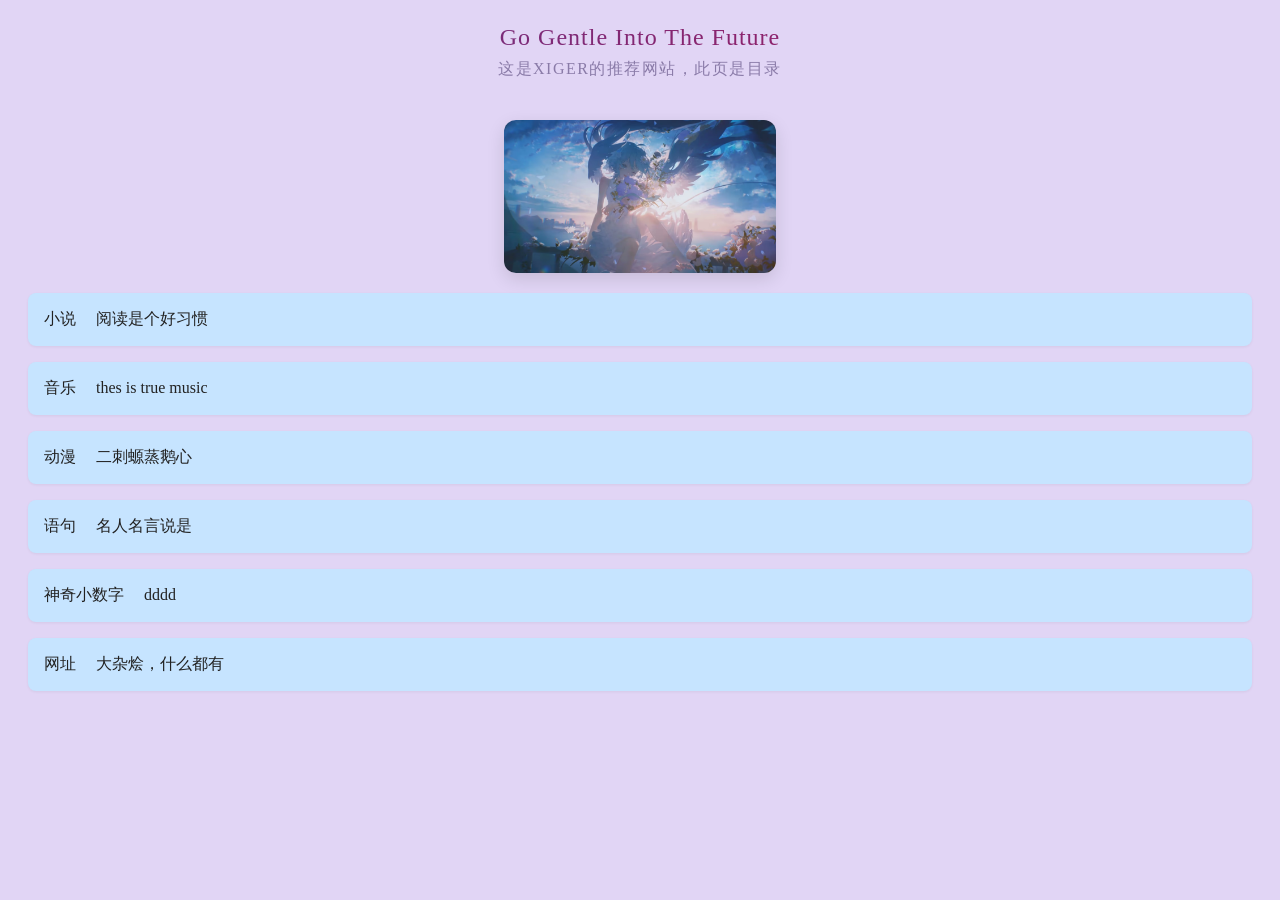
==== index.html @ 827a45f4 "初始化：推荐网站目录页 + 样式 + 首图" ====
<!DOCTYPE html>
<html lang="zh-CN">
    <head>
        <header class="text-1">
            <h1 class="site-title">Go Gentle Into The Future</h1>
            <p class="site-sub">这是XIGER的推荐网站，此页是目录</p>
        </header>
        <meta charset="UTF-8">
        <meta name="viewport"
        content="width=device-width,
        initial-scale=1.0,
        user-scalable=no">
        <meta http-equiv="X-UA_Compatible" content="IE=edge">
        <link rel="stylesheet" href="CSS.CSS">
    </head>
    <body>
        <div class="bigtu">
        <img src="tu/bigtu.avif" class="big-tu">
        </div>
        <nav class="menu1">
            <a class="menu-item" href="two/xiaoshuo.html">小说&nbsp;&nbsp;&nbsp;&nbsp;&nbsp;阅读是个好习惯</a></div>
            <a class="menu-item" href="two/yinyue.html">音乐&nbsp;&nbsp;&nbsp;&nbsp;&nbsp;thes is true music</a></div>
            <a class="menu-item" href="two/dongman.html">动漫&nbsp;&nbsp;&nbsp;&nbsp;&nbsp;二刺螈蒸鹅心</a></div>
            <a class="menu-item" href="two/yuju.html">语句&nbsp;&nbsp;&nbsp;&nbsp;&nbsp;名人名言说是</a></div>
            <a class="menu-item" href="two/yuju.html">神奇小数字&nbsp;&nbsp;&nbsp;&nbsp;&nbsp;dddd</a></div>
            <a class="menu-item" href="two/wangzhi.html">网址&nbsp;&nbsp;&nbsp;&nbsp;&nbsp;大杂烩，什么都有</a></div>
        </nav>
    </body>
</html>
---- CSS.CSS ----
body{
    background-color: #e1d5f5;
}
.bigtu{
    display: flex;
    justify-content: center;
    align-items: flex-start;
    margin-top: 40px;
}
.big-tu{
    width: 272px;
    max-width: 100%;
    height: auto;
    aspect-ratio: 272/153;

    border-radius: 12px;
    box-shadow: 0 6px 18px rgba(0, 0, 0, .12);
}
.menu1{
    display: flex;
    flex-direction: column;
    gap: 16px;
    margin-top: 20px;
    padding: 0 20px;
}
.menu-item{
    display: block;
    padding: 16px;
    border-radius: 8px;
    background-color: #c6e4ff;

    color: #222;
    font-size: 16px;
    text-decoration: none;

    transition: transform 0.2s ease, box-shadow 0.2s ease;

    box-shadow: 0 1px 3px rgba(0, 0, 0, .06);

}
.menu-item:hover{
    transform: translateY(-4px);
    box-shadow: 0 8px 20px rgba(0, 0, 0, .12);
}
.text-1{
    margin-top: 24px;
    margin-bottom: 24px;
    text-align: center;

}
.site-title{
    margin: 0;
    font-family: Georgia, 'Times New Roman', serif;
    font-size: 24px;
    font-weight: 500;
    letter-spacing: 1px;


    background: linear-gradient(90deg, #5b3a8e, #ad1457);
    -webkit-background-clip: text;
            background-clip: text;
    color: transparent;
}
.site-sub{
    margin: 8px 0 0;
    font-family: "STKaiti","KaiTi","楷体",serif;
    font-size: 16px;
    letter-spacing: 1.5px;
    color: #8a7ba8;
}
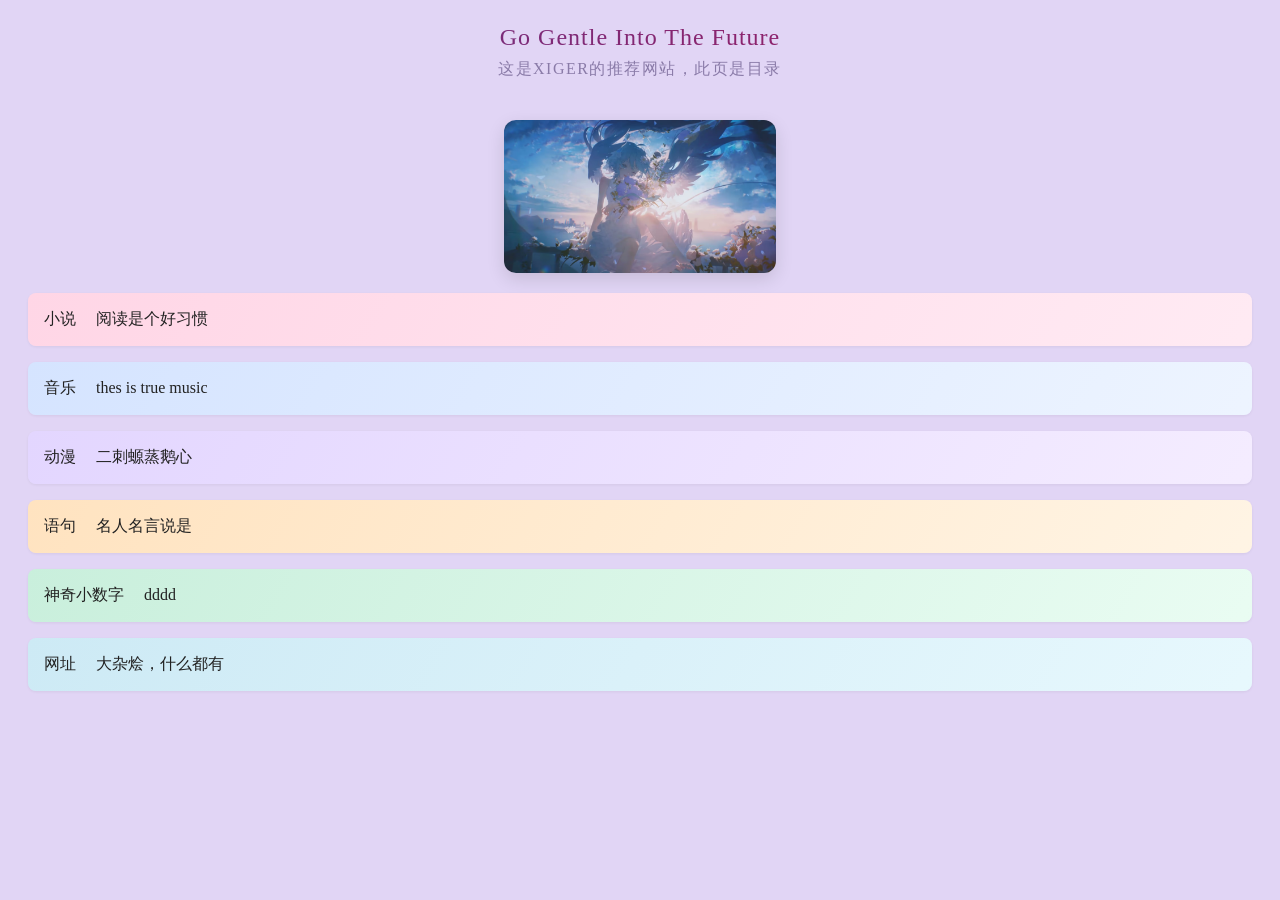
==== commit 8087a7de: "菜单卡片改用渐变背景，六张各一种配色，悬停时渐变流动" ====
--- a/index.html
+++ b/index.html
@@ -1,29 +1,29 @@
 <!DOCTYPE html>
 <html lang="zh-CN">
-    <head>
-        <header class="text-1">
-            <h1 class="site-title">Go Gentle Into The Future</h1>
-            <p class="site-sub">这是XIGER的推荐网站，此页是目录</p>
-        </header>
-        <meta charset="UTF-8">
-        <meta name="viewport"
-        content="width=device-width,
-        initial-scale=1.0,
-        user-scalable=no">
-        <meta http-equiv="X-UA_Compatible" content="IE=edge">
-        <link rel="stylesheet" href="CSS.CSS">
-    </head>
-    <body>
-        <div class="bigtu">
-        <img src="tu/bigtu.avif" class="big-tu">
-        </div>
-        <nav class="menu1">
-            <a class="menu-item" href="two/xiaoshuo.html">小说&nbsp;&nbsp;&nbsp;&nbsp;&nbsp;阅读是个好习惯</a></div>
-            <a class="menu-item" href="two/yinyue.html">音乐&nbsp;&nbsp;&nbsp;&nbsp;&nbsp;thes is true music</a></div>
-            <a class="menu-item" href="two/dongman.html">动漫&nbsp;&nbsp;&nbsp;&nbsp;&nbsp;二刺螈蒸鹅心</a></div>
-            <a class="menu-item" href="two/yuju.html">语句&nbsp;&nbsp;&nbsp;&nbsp;&nbsp;名人名言说是</a></div>
-            <a class="menu-item" href="two/yuju.html">神奇小数字&nbsp;&nbsp;&nbsp;&nbsp;&nbsp;dddd</a></div>
-            <a class="menu-item" href="two/wangzhi.html">网址&nbsp;&nbsp;&nbsp;&nbsp;&nbsp;大杂烩，什么都有</a></div>
-        </nav>
-    </body>
-</html>+<head>
+    <meta charset="UTF-8">
+    <meta name="viewport" content="width=device-width, initial-scale=1.0, user-scalable=no">
+    <meta http-equiv="X-UA-Compatible" content="IE=edge">
+    <title>xiger</title>
+    <link rel="stylesheet" href="CSS.CSS">
+</head>
+<body>
+    <header class="text-1">
+        <h1 class="site-title">Go Gentle Into The Future</h1>
+        <p class="site-sub">这是XIGER的推荐网站，此页是目录</p>
+    </header>
+
+    <div class="bigtu">
+        <img src="tu/bigtu.avif" class="big-tu" alt="logpic">
+    </div>
+
+    <nav class="menu1">
+        <a class="menu-item" href="two/xiaoshuo.html">小说&nbsp;&nbsp;&nbsp;&nbsp;&nbsp;阅读是个好习惯</a>
+        <a class="menu-item" href="two/yinyue.html">音乐&nbsp;&nbsp;&nbsp;&nbsp;&nbsp;thes is true music</a>
+        <a class="menu-item" href="two/dongman.html">动漫&nbsp;&nbsp;&nbsp;&nbsp;&nbsp;二刺螈蒸鹅心</a>
+        <a class="menu-item" href="two/yuju.html">语句&nbsp;&nbsp;&nbsp;&nbsp;&nbsp;名人名言说是</a>
+        <a class="menu-item" href="two/num.html">神奇小数字&nbsp;&nbsp;&nbsp;&nbsp;&nbsp;dddd</a>
+        <a class="menu-item" href="two/wangzhi.html">网址&nbsp;&nbsp;&nbsp;&nbsp;&nbsp;大杂烩，什么都有</a>
+    </nav>
+</body>
+</html>
--- a/CSS.CSS
+++ b/CSS.CSS
@@ -27,21 +27,38 @@
     display: block;
     padding: 16px;
     border-radius: 8px;
-    background-color: #c6e4ff;
 
     color: #222;
     font-size: 16px;
     text-decoration: none;
 
-    transition: transform 0.2s ease, box-shadow 0.2s ease;
+    /* 每张卡片一对渐变色，具体颜色写在下方的 nth-child 里 */
+    --g1: #c6e4ff;
+    --g2: #e1d5f5;
+    background-image: linear-gradient(120deg, var(--g1), var(--g2), var(--g1));
+    background-size: 200% 100%;
+    background-position: 0% 0%;
+
+    transition: background-position 0.55s ease,
+                transform 0.2s ease,
+                box-shadow 0.2s ease;
 
     box-shadow: 0 1px 3px rgba(0, 0, 0, .06);
 
 }
 .menu-item:hover{
+    background-position: 100% 0%;
     transform: translateY(-4px);
     box-shadow: 0 8px 20px rgba(0, 0, 0, .12);
 }
+
+/* 六张卡片各一种配色，顺序对应 index.html 里的六个链接 */
+.menu-item:nth-child(1){ --g1: #ffd6e6; --g2: #ffeaf3; }  /* 小说 · 玫瑰 */
+.menu-item:nth-child(2){ --g1: #d5e4ff; --g2: #edf4ff; }  /* 音乐 · 蓝 */
+.menu-item:nth-child(3){ --g1: #e3d6ff; --g2: #f4ecff; }  /* 动漫 · 紫 */
+.menu-item:nth-child(4){ --g1: #ffe3c0; --g2: #fff4e4; }  /* 语句 · 杏 */
+.menu-item:nth-child(5){ --g1: #c9efdc; --g2: #e9fcf2; }  /* 数字 · 薄荷 */
+.menu-item:nth-child(6){ --g1: #cdeaf5; --g2: #e7f8fd; }  /* 网址 · 青 */
 .text-1{
     margin-top: 24px;
     margin-bottom: 24px;
@@ -67,4 +84,16 @@
     font-size: 16px;
     letter-spacing: 1.5px;
     color: #8a7ba8;
+}
+
+/* 窄屏：标题跟着屏幕宽度缩，否则会顶出右边 */
+@media (max-width: 620px){
+    .site-title{
+        font-size: clamp(16px, 5vw, 22px);
+        letter-spacing: 0.5px;
+    }
+    .site-sub{
+        font-size: 14px;
+        letter-spacing: 1px;
+    }
 }
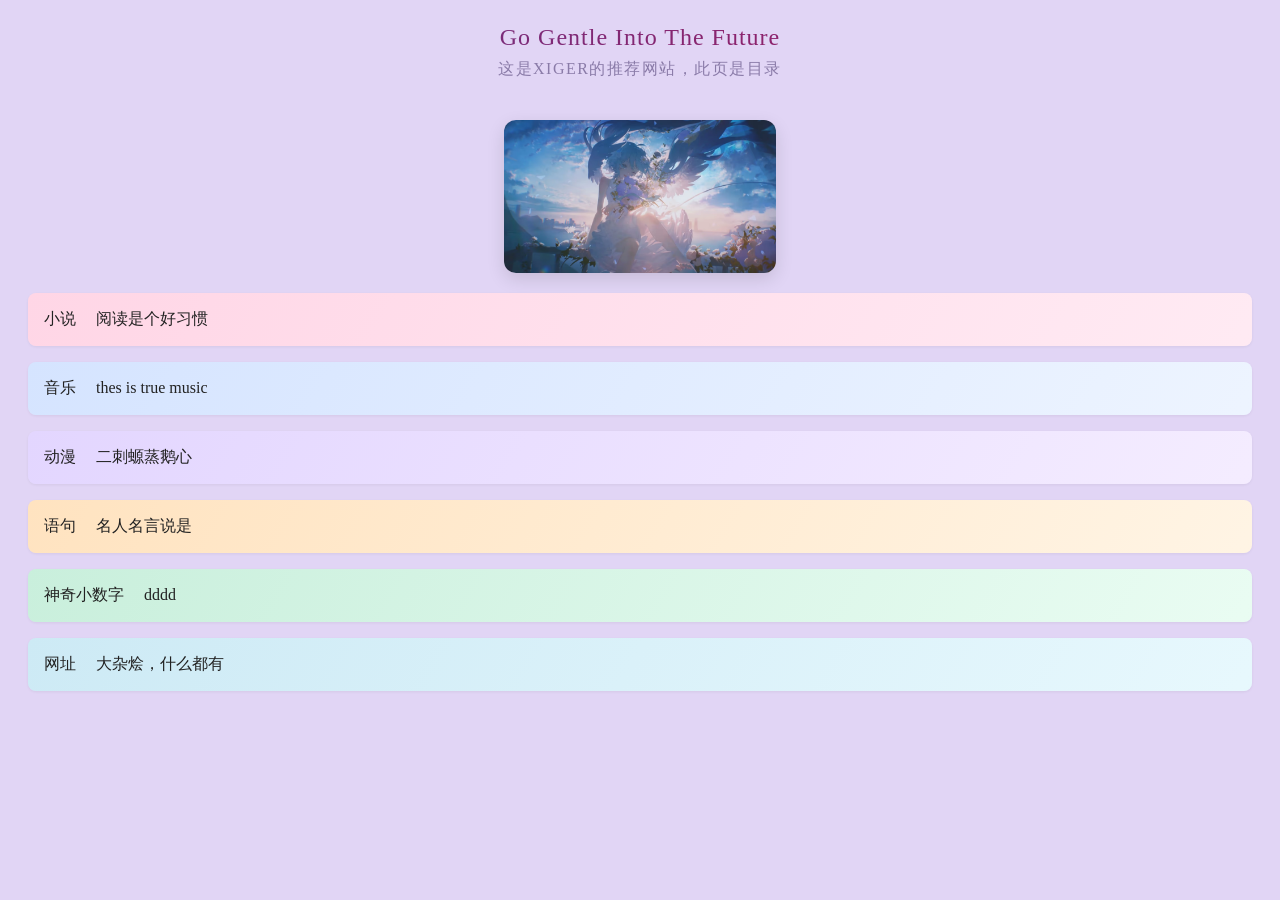
==== commit 0f570ded: "新建 css 文件夹：CSS.CSS 移入，小说页改用独立的 cssxs.css，同步修正路径" ====
--- a/index.html
+++ b/index.html
@@ -5,7 +5,7 @@
     <meta name="viewport" content="width=device-width, initial-scale=1.0, user-scalable=no">
     <meta http-equiv="X-UA-Compatible" content="IE=edge">
     <title>xiger</title>
-    <link rel="stylesheet" href="CSS.CSS">
+    <link rel="stylesheet" href="css/CSS.CSS">
 </head>
 <body>
     <header class="text-1">
--- a/css/CSS.CSS
+++ b/css/CSS.CSS
@@ -0,0 +1,162 @@
+body{
+    background-color: #e1d5f5;
+}
+.bigtu{
+    display: flex;
+    justify-content: center;
+    align-items: flex-start;
+    margin-top: 40px;
+}
+.big-tu{
+    width: 272px;
+    max-width: 100%;
+    height: auto;
+    aspect-ratio: 272/153;
+
+    border-radius: 12px;
+    box-shadow: 0 6px 18px rgba(0, 0, 0, .12);
+}
+.menu1{
+    display: flex;
+    flex-direction: column;
+    gap: 16px;
+    margin-top: 20px;
+    padding: 0 20px;
+}
+.menu-item{
+    display: block;
+    padding: 16px;
+    border-radius: 8px;
+
+    color: #222;
+    font-size: 16px;
+    text-decoration: none;
+
+
+    --g1: #c6e4ff;
+    --g2: #e1d5f5;
+    background-image: linear-gradient(120deg, var(--g1), var(--g2), var(--g1));
+    background-size: 200% 100%;
+    background-position: 0% 0%;
+
+    transition: background-position 0.55s ease,
+                transform 0.2s ease,
+                box-shadow 0.2s ease;
+
+    box-shadow: 0 1px 3px rgba(0, 0, 0, .06);
+
+}
+.menu-item:hover{
+    background-position: 100% 0%;
+    transform: translateY(-4px);
+    box-shadow: 0 8px 20px rgba(0, 0, 0, .12);
+}
+
+
+.menu-item:nth-child(1){ --g1: #ffd6e6; --g2: #ffeaf3; }  /* 小说 · 玫瑰 */
+.menu-item:nth-child(2){ --g1: #d5e4ff; --g2: #edf4ff; }  /* 音乐 · 蓝 */
+.menu-item:nth-child(3){ --g1: #e3d6ff; --g2: #f4ecff; }  /* 动漫 · 紫 */
+.menu-item:nth-child(4){ --g1: #ffe3c0; --g2: #fff4e4; }  /* 语句 · 杏 */
+.menu-item:nth-child(5){ --g1: #c9efdc; --g2: #e9fcf2; }  /* 数字 · 薄荷 */
+.menu-item:nth-child(6){ --g1: #cdeaf5; --g2: #e7f8fd; }  /* 网址 · 青 */
+.text-1{
+    margin-top: 24px;
+    margin-bottom: 24px;
+    text-align: center;
+
+}
+.site-title{
+    margin: 0;
+    font-family: Georgia, 'Times New Roman', serif;
+    font-size: 24px;
+    font-weight: 500;
+    letter-spacing: 1px;
+
+
+    background: linear-gradient(90deg, #5b3a8e, #ad1457);
+    -webkit-background-clip: text;
+            background-clip: text;
+    color: transparent;
+}
+.site-sub{
+    margin: 8px 0 0;
+    font-family: "STKaiti","KaiTi","楷体",serif;
+    font-size: 16px;
+    letter-spacing: 1.5px;
+    color: #8a7ba8;
+}
+
+
+/* ===== 内页公共：顶部返回条 ===== */
+.topbar{
+    display: flex;
+    align-items: center;
+    justify-content: space-between;
+    padding: 14px 20px;
+}
+.back-link{
+    color: #5b3a8e;
+    font-size: 14px;
+    text-decoration: none;
+}
+.back-link:hover{
+    text-decoration: underline;
+}
+.page-tag{
+    color: #8a7ba8;
+    font-size: 13px;
+    letter-spacing: 1px;
+}
+
+/* ===== 卡片网格：一行四个，窗口变窄时列数变少 ===== */
+.cards{
+    display: grid;
+    grid-template-columns: repeat(4, minmax(0, 1fr));
+    gap: 16px;
+    padding: 0 20px 40px;
+}
+.card{
+    padding: 18px 16px;
+    border-radius: 10px;
+    background-image: linear-gradient(150deg, #ffffff, #f3edff);
+    box-shadow: 0 1px 3px rgba(0, 0, 0, .06);
+    transition: transform 0.2s ease, box-shadow 0.2s ease;
+}
+.card:hover{
+    transform: translateY(-4px);
+    box-shadow: 0 8px 20px rgba(0, 0, 0, .12);
+}
+.card-title{
+    margin: 0 0 8px;
+    font-size: 16px;
+    color: #2b2437;
+}
+.card-desc{
+    margin: 0;
+    font-size: 13px;
+    line-height: 1.6;
+    color: #7b7089;
+}
+
+@media (max-width: 620px){
+    .site-title{
+        font-size: clamp(16px, 5vw, 22px);
+        letter-spacing: 0.5px;
+    }
+    .site-sub{
+        font-size: 14px;
+        letter-spacing: 1px;
+    }
+}
+
+/* 窗口窄了，四个并排太挤，改成两个 / 一个 */
+@media (max-width: 780px){
+    .cards{
+        grid-template-columns: repeat(2, minmax(0, 1fr));
+    }
+}
+@media (max-width: 440px){
+    .cards{
+        grid-template-columns: minmax(0, 1fr);
+    }
+}
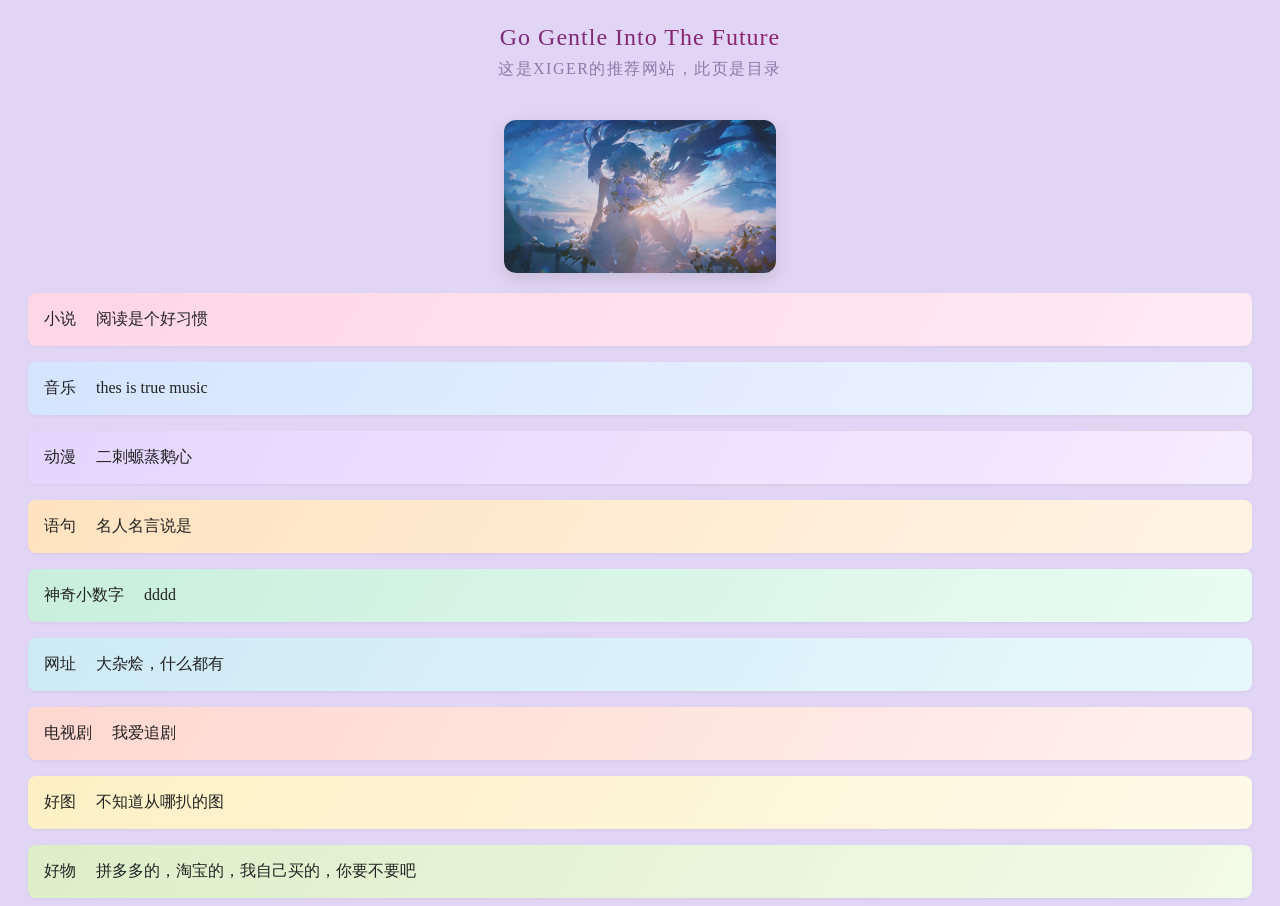
==== commit 26558cf8: "首页新增电视剧/好图/好物三个分类，各配独立页面与样式" ====
--- a/index.html
+++ b/index.html
@@ -24,6 +24,9 @@
         <a class="menu-item" href="two/yuju.html">语句&nbsp;&nbsp;&nbsp;&nbsp;&nbsp;名人名言说是</a>
         <a class="menu-item" href="two/num.html">神奇小数字&nbsp;&nbsp;&nbsp;&nbsp;&nbsp;dddd</a>
         <a class="menu-item" href="two/wangzhi.html">网址&nbsp;&nbsp;&nbsp;&nbsp;&nbsp;大杂烩，什么都有</a>
+        <a class="menu-item" href="two/dianshiju.html">电视剧&nbsp;&nbsp;&nbsp;&nbsp;&nbsp;我爱追剧</a>
+        <a class="menu-item" href="two/haotu.html">好图&nbsp;&nbsp;&nbsp;&nbsp;&nbsp;不知道从哪扒的图</a>
+        <a class="menu-item" href="two/haowu.html">好物&nbsp;&nbsp;&nbsp;&nbsp;&nbsp;拼多多的，淘宝的，我自己买的，你要不要吧</a>
     </nav>
 </body>
 </html>
--- a/css/CSS.CSS
+++ b/css/CSS.CSS
@@ -32,7 +32,6 @@
     font-size: 16px;
     text-decoration: none;
 
-
     --g1: #c6e4ff;
     --g2: #e1d5f5;
     background-image: linear-gradient(120deg, var(--g1), var(--g2), var(--g1));
@@ -52,13 +51,15 @@
     box-shadow: 0 8px 20px rgba(0, 0, 0, .12);
 }
 
-
-.menu-item:nth-child(1){ --g1: #ffd6e6; --g2: #ffeaf3; }  /* 小说 · 玫瑰 */
-.menu-item:nth-child(2){ --g1: #d5e4ff; --g2: #edf4ff; }  /* 音乐 · 蓝 */
-.menu-item:nth-child(3){ --g1: #e3d6ff; --g2: #f4ecff; }  /* 动漫 · 紫 */
-.menu-item:nth-child(4){ --g1: #ffe3c0; --g2: #fff4e4; }  /* 语句 · 杏 */
-.menu-item:nth-child(5){ --g1: #c9efdc; --g2: #e9fcf2; }  /* 数字 · 薄荷 */
-.menu-item:nth-child(6){ --g1: #cdeaf5; --g2: #e7f8fd; }  /* 网址 · 青 */
+.menu-item:nth-child(1){ --g1: #ffd6e6; --g2: #ffeaf3; }
+.menu-item:nth-child(2){ --g1: #d5e4ff; --g2: #edf4ff; }
+.menu-item:nth-child(3){ --g1: #e3d6ff; --g2: #f4ecff; }
+.menu-item:nth-child(4){ --g1: #ffe3c0; --g2: #fff4e4; }
+.menu-item:nth-child(5){ --g1: #c9efdc; --g2: #e9fcf2; }
+.menu-item:nth-child(6){ --g1: #cdeaf5; --g2: #e7f8fd; }
+.menu-item:nth-child(7){ --g1: #ffd8d0; --g2: #fff0ec; }
+.menu-item:nth-child(8){ --g1: #fdf0c4; --g2: #fffae8; }
+.menu-item:nth-child(9){ --g1: #dcefc8; --g2: #f2fae8; }
 .text-1{
     margin-top: 24px;
     margin-bottom: 24px;
@@ -71,7 +72,6 @@
     font-size: 24px;
     font-weight: 500;
     letter-spacing: 1px;
-
 
     background: linear-gradient(90deg, #5b3a8e, #ad1457);
     -webkit-background-clip: text;
@@ -86,8 +86,6 @@
     color: #8a7ba8;
 }
 
-
-/* ===== 内页公共：顶部返回条 ===== */
 .topbar{
     display: flex;
     align-items: center;
@@ -108,7 +106,6 @@
     letter-spacing: 1px;
 }
 
-/* ===== 卡片网格：一行四个，窗口变窄时列数变少 ===== */
 .cards{
     display: grid;
     grid-template-columns: repeat(4, minmax(0, 1fr));
@@ -149,7 +146,6 @@
     }
 }
 
-/* 窗口窄了，四个并排太挤，改成两个 / 一个 */
 @media (max-width: 780px){
     .cards{
         grid-template-columns: repeat(2, minmax(0, 1fr));
@@ -159,4 +155,4 @@
     .cards{
         grid-template-columns: minmax(0, 1fr);
     }
-}+}
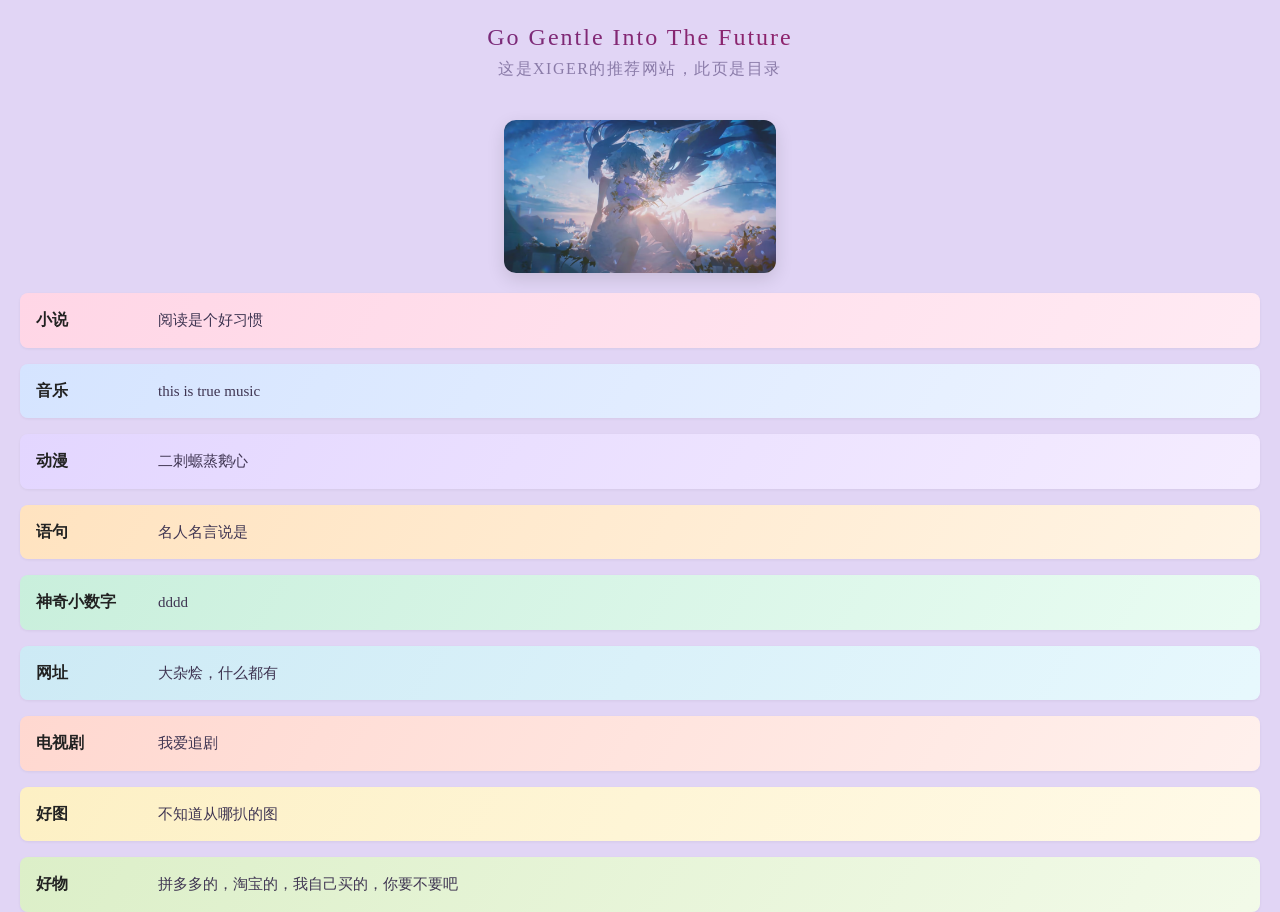
==== commit 1d911043: "样式收敛为 base.css 加 --tint 变量，首页菜单改 flex 布局" ====
--- a/index.html
+++ b/index.html
@@ -5,6 +5,7 @@
     <meta name="viewport" content="width=device-width, initial-scale=1.0, user-scalable=no">
     <meta http-equiv="X-UA-Compatible" content="IE=edge">
     <title>xiger</title>
+    <link rel="stylesheet" href="css/base.css">
     <link rel="stylesheet" href="css/CSS.CSS">
 </head>
 <body>
@@ -18,15 +19,15 @@
     </div>
 
     <nav class="menu1">
-        <a class="menu-item" href="two/xiaoshuo.html">小说&nbsp;&nbsp;&nbsp;&nbsp;&nbsp;阅读是个好习惯</a>
-        <a class="menu-item" href="two/yinyue.html">音乐&nbsp;&nbsp;&nbsp;&nbsp;&nbsp;thes is true music</a>
-        <a class="menu-item" href="two/dongman.html">动漫&nbsp;&nbsp;&nbsp;&nbsp;&nbsp;二刺螈蒸鹅心</a>
-        <a class="menu-item" href="two/yuju.html">语句&nbsp;&nbsp;&nbsp;&nbsp;&nbsp;名人名言说是</a>
-        <a class="menu-item" href="two/num.html">神奇小数字&nbsp;&nbsp;&nbsp;&nbsp;&nbsp;dddd</a>
-        <a class="menu-item" href="two/wangzhi.html">网址&nbsp;&nbsp;&nbsp;&nbsp;&nbsp;大杂烩，什么都有</a>
-        <a class="menu-item" href="two/dianshiju.html">电视剧&nbsp;&nbsp;&nbsp;&nbsp;&nbsp;我爱追剧</a>
-        <a class="menu-item" href="two/haotu.html">好图&nbsp;&nbsp;&nbsp;&nbsp;&nbsp;不知道从哪扒的图</a>
-        <a class="menu-item" href="two/haowu.html">好物&nbsp;&nbsp;&nbsp;&nbsp;&nbsp;拼多多的，淘宝的，我自己买的，你要不要吧</a>
+        <a class="menu-item" href="two/xiaoshuo.html"><span class="m-title">小说</span><span class="m-desc">阅读是个好习惯</span></a>
+        <a class="menu-item" href="two/yinyue.html"><span class="m-title">音乐</span><span class="m-desc">this is true music</span></a>
+        <a class="menu-item" href="two/dongman.html"><span class="m-title">动漫</span><span class="m-desc">二刺螈蒸鹅心</span></a>
+        <a class="menu-item" href="two/yuju.html"><span class="m-title">语句</span><span class="m-desc">名人名言说是</span></a>
+        <a class="menu-item" href="two/num.html"><span class="m-title">神奇小数字</span><span class="m-desc">dddd</span></a>
+        <a class="menu-item" href="two/wangzhi.html"><span class="m-title">网址</span><span class="m-desc">大杂烩，什么都有</span></a>
+        <a class="menu-item" href="two/dianshiju.html"><span class="m-title">电视剧</span><span class="m-desc">我爱追剧</span></a>
+        <a class="menu-item" href="two/haotu.html"><span class="m-title">好图</span><span class="m-desc">不知道从哪扒的图</span></a>
+        <a class="menu-item" href="two/haowu.html"><span class="m-title">好物</span><span class="m-desc">拼多多的，淘宝的，我自己买的，你要不要吧</span></a>
     </nav>
 </body>
 </html>
--- a/css/base.css
+++ b/css/base.css
@@ -0,0 +1,115 @@
+body{
+    margin: 0;
+    background-color: #e1d5f5;
+}
+
+.topbar{
+    display: flex;
+    align-items: center;
+    justify-content: space-between;
+    padding: 14px 20px;
+}
+.back-link{
+    color: #5b3a8e;
+    font-size: 14px;
+    text-decoration: none;
+}
+.back-link:hover{
+    text-decoration: underline;
+}
+.page-tag{
+    color: #8a7ba8;
+    font-size: 13px;
+    letter-spacing: 1px;
+}
+
+.text-1{
+    margin-top: 24px;
+    margin-bottom: 24px;
+    text-align: center;
+}
+.site-title{
+    margin: 0;
+    font-family: Georgia, 'Times New Roman', serif;
+    font-size: 24px;
+    font-weight: 500;
+    letter-spacing: 2px;
+
+    background: linear-gradient(90deg, #5b3a8e, #ad1457);
+    -webkit-background-clip: text;
+            background-clip: text;
+    color: transparent;
+}
+.site-sub{
+    margin: 8px 0 0;
+    font-family: "STKaiti", "KaiTi", "楷体", serif;
+    font-size: 16px;
+    letter-spacing: 1.5px;
+    color: #8a7ba8;
+}
+
+.cards{
+    display: grid;
+    grid-template-columns: repeat(4, minmax(0, 1fr));
+    gap: 16px;
+    padding: 0 20px 40px;
+}
+.card{
+    padding: 18px 16px;
+    border-radius: 10px;
+    background-image: linear-gradient(150deg, #ffffff, var(--tint, #f3edff));
+    box-shadow: 0 1px 3px rgba(0, 0, 0, .06);
+    transition: transform 0.2s ease, box-shadow 0.2s ease;
+}
+.card:hover{
+    transform: translateY(-4px);
+    box-shadow: 0 8px 20px rgba(0, 0, 0, .12);
+}
+.card-title{
+    margin: 0 0 8px;
+    font-size: 16px;
+    color: #2b2437;
+}
+.card-desc{
+    margin: 0;
+    font-size: 13px;
+    line-height: 1.6;
+    color: #7b7089;
+}
+
+a.card{
+    display: block;
+    color: inherit;
+    text-decoration: none;
+}
+a.card:hover .card-desc{
+    color: #5b3a8e;
+}
+
+a:focus-visible,
+button:focus-visible{
+    outline: 2px solid #5b3a8e;
+    outline-offset: 3px;
+    border-radius: 6px;
+}
+
+@media (max-width: 620px){
+    .site-title{
+        font-size: clamp(16px, 5vw, 22px);
+        letter-spacing: 1px;
+    }
+    .site-sub{
+        font-size: 14px;
+        letter-spacing: 1px;
+    }
+}
+@media (max-width: 780px){
+    .cards{
+        grid-template-columns: repeat(2, minmax(0, 1fr));
+    }
+}
+@media (max-width: 440px){
+    .cards{
+        grid-template-columns: minmax(0, 1fr);
+    }
+}
--- a/css/CSS.CSS
+++ b/css/CSS.CSS
@@ -1,6 +1,5 @@
-body{
-    background-color: #e1d5f5;
-}
+/* 首页专用：大图 + 目录菜单。公共样式在 base.css 里。 */
+
 .bigtu{
     display: flex;
     justify-content: center;
@@ -16,6 +15,7 @@
     border-radius: 12px;
     box-shadow: 0 6px 18px rgba(0, 0, 0, .12);
 }
+
 .menu1{
     display: flex;
     flex-direction: column;
@@ -24,7 +24,9 @@
     padding: 0 20px;
 }
 .menu-item{
-    display: block;
+    display: flex;
+    align-items: baseline;
+    gap: 18px;
     padding: 16px;
     border-radius: 8px;
 
@@ -43,12 +45,24 @@
                 box-shadow 0.2s ease;
 
     box-shadow: 0 1px 3px rgba(0, 0, 0, .06);
-
 }
 .menu-item:hover{
     background-position: 100% 0%;
     transform: translateY(-4px);
     box-shadow: 0 8px 20px rgba(0, 0, 0, .12);
+}
+
+.m-title{
+    flex: 0 0 auto;
+    min-width: 104px;
+    font-weight: 600;
+}
+.m-desc{
+    flex: 1 1 auto;
+    min-width: 0;
+    font-size: 15px;
+    line-height: 1.5;
+    color: #3f3552;
 }
 
 .menu-item:nth-child(1){ --g1: #ffd6e6; --g2: #ffeaf3; }
@@ -60,99 +74,14 @@
 .menu-item:nth-child(7){ --g1: #ffd8d0; --g2: #fff0ec; }
 .menu-item:nth-child(8){ --g1: #fdf0c4; --g2: #fffae8; }
 .menu-item:nth-child(9){ --g1: #dcefc8; --g2: #f2fae8; }
-.text-1{
-    margin-top: 24px;
-    margin-bottom: 24px;
-    text-align: center;
 
-}
-.site-title{
-    margin: 0;
-    font-family: Georgia, 'Times New Roman', serif;
-    font-size: 24px;
-    font-weight: 500;
-    letter-spacing: 1px;
-
-    background: linear-gradient(90deg, #5b3a8e, #ad1457);
-    -webkit-background-clip: text;
-            background-clip: text;
-    color: transparent;
-}
-.site-sub{
-    margin: 8px 0 0;
-    font-family: "STKaiti","KaiTi","楷体",serif;
-    font-size: 16px;
-    letter-spacing: 1.5px;
-    color: #8a7ba8;
-}
-
-.topbar{
-    display: flex;
-    align-items: center;
-    justify-content: space-between;
-    padding: 14px 20px;
-}
-.back-link{
-    color: #5b3a8e;
-    font-size: 14px;
-    text-decoration: none;
-}
-.back-link:hover{
-    text-decoration: underline;
-}
-.page-tag{
-    color: #8a7ba8;
-    font-size: 13px;
-    letter-spacing: 1px;
-}
-
-.cards{
-    display: grid;
-    grid-template-columns: repeat(4, minmax(0, 1fr));
-    gap: 16px;
-    padding: 0 20px 40px;
-}
-.card{
-    padding: 18px 16px;
-    border-radius: 10px;
-    background-image: linear-gradient(150deg, #ffffff, #f3edff);
-    box-shadow: 0 1px 3px rgba(0, 0, 0, .06);
-    transition: transform 0.2s ease, box-shadow 0.2s ease;
-}
-.card:hover{
-    transform: translateY(-4px);
-    box-shadow: 0 8px 20px rgba(0, 0, 0, .12);
-}
-.card-title{
-    margin: 0 0 8px;
-    font-size: 16px;
-    color: #2b2437;
-}
-.card-desc{
-    margin: 0;
-    font-size: 13px;
-    line-height: 1.6;
-    color: #7b7089;
-}
-
-@media (max-width: 620px){
-    .site-title{
-        font-size: clamp(16px, 5vw, 22px);
-        letter-spacing: 0.5px;
+@media (max-width: 600px){
+    .menu-item{
+        flex-direction: column;
+        align-items: flex-start;
+        gap: 6px;
     }
-    .site-sub{
-        font-size: 14px;
-        letter-spacing: 1px;
+    .m-title{
+        min-width: 0;
     }
 }
-
-@media (max-width: 780px){
-    .cards{
-        grid-template-columns: repeat(2, minmax(0, 1fr));
-    }
-}
-@media (max-width: 440px){
-    .cards{
-        grid-template-columns: minmax(0, 1fr);
-    }
-}
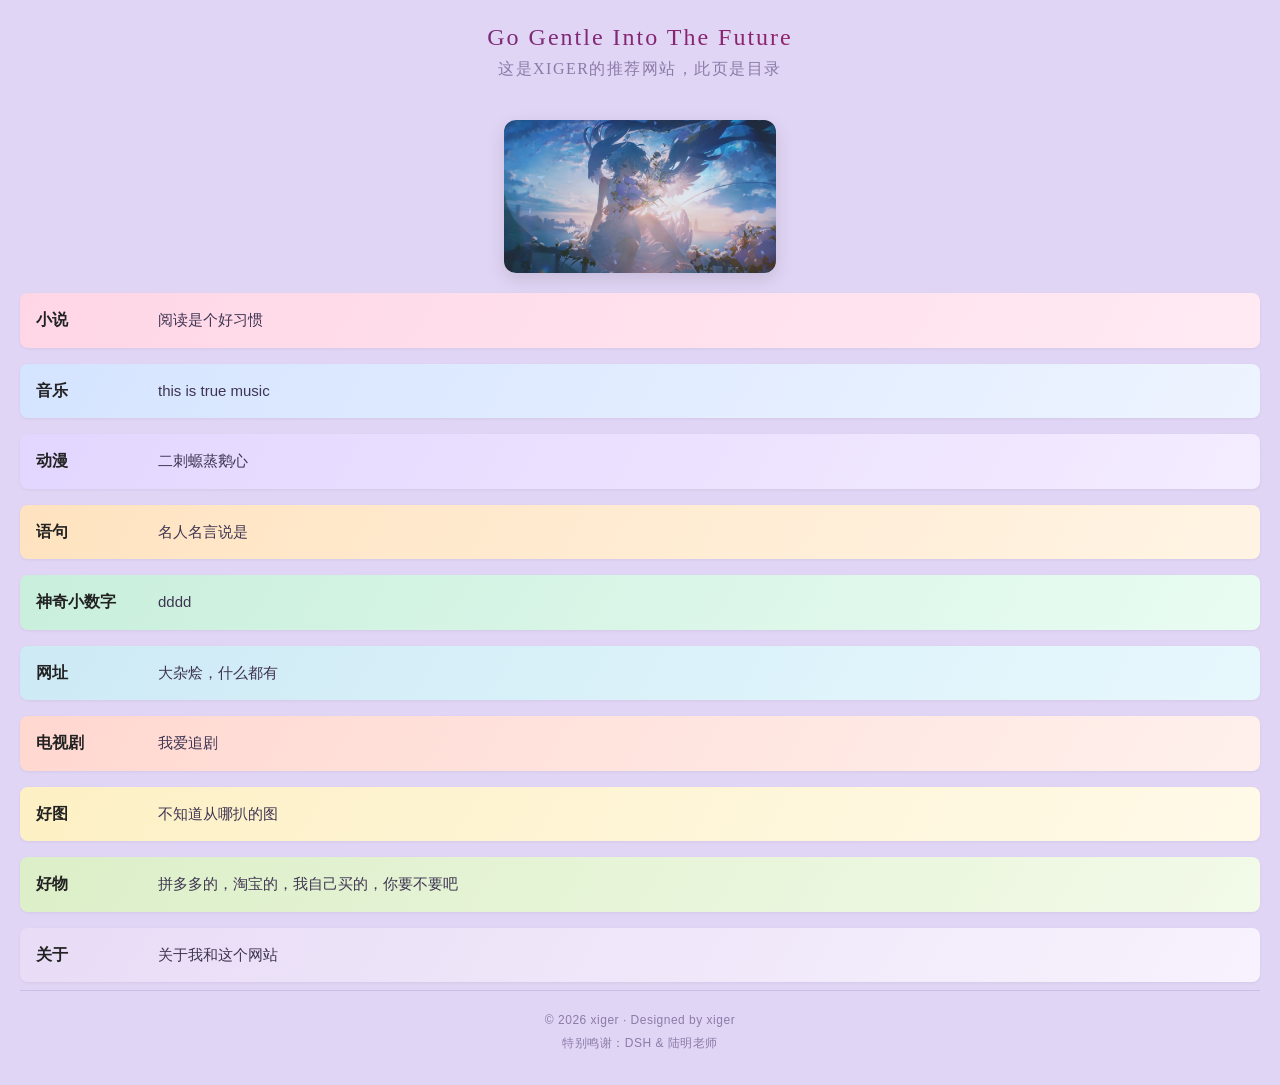
==== commit 0205033e: "加统一页脚与 README，关于页整理，好物卡片可点击" ====
--- a/index.html
+++ b/index.html
@@ -28,6 +28,11 @@
         <a class="menu-item" href="two/dianshiju.html"><span class="m-title">电视剧</span><span class="m-desc">我爱追剧</span></a>
         <a class="menu-item" href="two/haotu.html"><span class="m-title">好图</span><span class="m-desc">不知道从哪扒的图</span></a>
         <a class="menu-item" href="two/haowu.html"><span class="m-title">好物</span><span class="m-desc">拼多多的，淘宝的，我自己买的，你要不要吧</span></a>
+        <a class="menu-item" href="two/aboutme.html"><span class="m-title">关于</span><span class="m-desc">关于我和这个网站</span></a>
     </nav>
+    <footer class="site-footer">
+        <p>© 2026 xiger · Designed by xiger</p>
+        <p>特别鸣谢：DSH &amp; 陆明老师</p>
+    </footer>
 </body>
 </html>
--- a/css/base.css
+++ b/css/base.css
@@ -1,6 +1,21 @@
+:root{
+    --font-title: Georgia, "Times New Roman", "Songti SC", "SimSun", serif;
+    --font-kai: "STKaiti", "Kaiti SC", "KaiTi", "楷体", "BiauKai", "AR PL UKai CN", "Noto Serif CJK SC", serif;
+    --font-body: -apple-system, BlinkMacSystemFont, "PingFang SC", "Hiragino Sans GB", "Microsoft YaHei", "Helvetica Neue", Arial, sans-serif;
+}
+
+html{
+    -webkit-text-size-adjust: 100%;
+        -ms-text-size-adjust: 100%;
+            text-size-adjust: 100%;
+}
+
 body{
     margin: 0;
     background-color: #e1d5f5;
+    font-family: var(--font-body);
+    -webkit-font-smoothing: antialiased;
+    -moz-osx-font-smoothing: grayscale;
 }
 
 .topbar{
@@ -30,22 +45,32 @@
 }
 .site-title{
     margin: 0;
-    font-family: Georgia, 'Times New Roman', serif;
+    font-family: var(--font-title);
     font-size: 24px;
     font-weight: 500;
     letter-spacing: 2px;
 
-    background: linear-gradient(90deg, #5b3a8e, #ad1457);
+    color: #5b3a8e;
+    background-image: linear-gradient(90deg, #5b3a8e, #ad1457);
     -webkit-background-clip: text;
             background-clip: text;
-    color: transparent;
+    -webkit-text-fill-color: transparent;
+    text-rendering: optimizeLegibility;
 }
 .site-sub{
     margin: 8px 0 0;
-    font-family: "STKaiti", "KaiTi", "楷体", serif;
+    font-family: var(--font-kai);
     font-size: 16px;
     letter-spacing: 1.5px;
     color: #8a7ba8;
+}
+
+@supports not ((-webkit-background-clip: text) or (background-clip: text)){
+    .site-title{
+        background-image: none;
+        color: #5b3a8e;
+        -webkit-text-fill-color: currentColor;
+    }
 }
 
 .cards{
@@ -55,6 +80,8 @@
     padding: 0 20px 40px;
 }
 .card{
+    display: flex;
+    flex-direction: column;
     padding: 18px 16px;
     border-radius: 10px;
     background-image: linear-gradient(150deg, #ffffff, var(--tint, #f3edff));
@@ -76,14 +103,55 @@
     line-height: 1.6;
     color: #7b7089;
 }
+.card-price{
+    margin: auto 0 0;
+    padding-top: 9px;
+    border-top: 1px solid rgba(91, 58, 142, .18);
+    font-size: 13px;
+    line-height: 1.6;
+    font-weight: 600;
+    color: #5b3a8e;
+}
 
 a.card{
-    display: block;
     color: inherit;
     text-decoration: none;
 }
 a.card:hover .card-desc{
     color: #5b3a8e;
+}
+
+.card.no-link{
+    cursor: pointer;
+}
+.card.no-link:hover .card-desc{
+    color: #5b3a8e;
+}
+
+.tip{
+    position: fixed;
+    left: 50%;
+    bottom: 36px;
+    z-index: 50;
+    padding: 12px 22px;
+    border-radius: 10px;
+    background-color: #ffffff;
+    color: #5b3a8e;
+    font-size: 14px;
+    letter-spacing: 0.5px;
+    box-shadow: 0 8px 24px rgba(0, 0, 0, .15);
+    opacity: 0;
+    transform: translate(-50%, 12px);
+    pointer-events: none;
+    transition: opacity .2s ease, transform .2s ease;
+}
+.tip.show{
+    opacity: 1;
+    transform: translate(-50%, 0);
+}
+.card.no-link:focus-visible{
+    outline: 2px solid #5b3a8e;
+    outline-offset: 3px;
 }
 
 a:focus-visible,
@@ -93,6 +161,33 @@
     border-radius: 6px;
 }
 
+.site-footer{
+    margin: 8px 20px 30px;
+    padding-top: 18px;
+    border-top: 1px solid rgba(91, 58, 142, .15);
+    text-align: center;
+    font-size: 12px;
+    line-height: 1.9;
+    letter-spacing: 0.5px;
+    color: #8a7ba8;
+}
+.site-footer p{
+    margin: 0;
+}
+
+.about-text{
+    max-width: 720px;
+    margin: 0 auto 18px;
+    padding: 0 20px;
+    font-size: 15px;
+    line-height: 2;
+    color: #4a3f5c;
+    text-align: justify;
+}
+.about-text:last-of-type{
+    margin-bottom: 30px;
+}
+
 @media (max-width: 620px){
     .site-title{
         font-size: clamp(16px, 5vw, 22px);
--- a/css/CSS.CSS
+++ b/css/CSS.CSS
@@ -74,6 +74,7 @@
 .menu-item:nth-child(7){ --g1: #ffd8d0; --g2: #fff0ec; }
 .menu-item:nth-child(8){ --g1: #fdf0c4; --g2: #fffae8; }
 .menu-item:nth-child(9){ --g1: #dcefc8; --g2: #f2fae8; }
+.menu-item:nth-child(10){ --g1: #e8dcf6; --g2: #f7f2fd; }
 
 @media (max-width: 600px){
     .menu-item{
